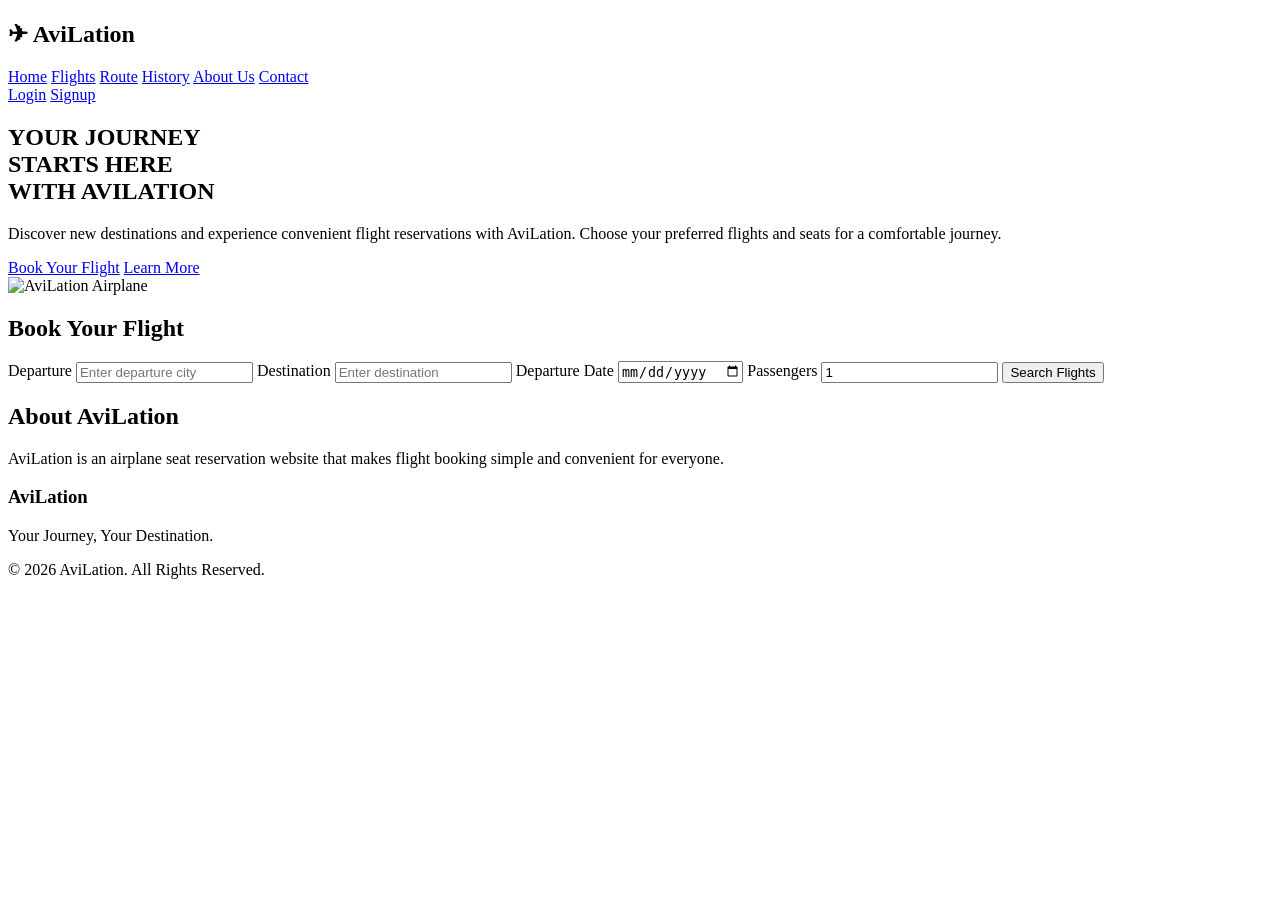
==== index.html @ 681c923e "Add files via upload" ====
<!DOCTYPE html>
<html lang="en">
<head>
    <meta charset="UTF-8">
    <meta name="viewport" content="width=device-width, initial-scale=1.0">
    <title>AviLation - Flight Reservation</title>
</head>

<body>

    <!-- TOP NAVIGATION BAR -->
    <header class="header">

        <!-- LEFT: LOGO -->
        <div class="logo">
            <h2>✈ AviLation</h2>
        </div>

        <!-- CENTER: NAVIGATION LINKS -->
        <nav class="navigation">
            <a href="#home">Home</a>
            <a href="booking.html">Flights</a>
            <a href="route.html">Route</a>
            <a href="history.html">History</a>
            <a href="#about">About Us</a>
            <a href="#contact">Contact</a>

        </nav>

        <!-- RIGHT: LOGIN BUTTON -->
        <div class="login">
            <a href="login.html">Login</a>
            <a href="signup.html">Signup</a>
            
        </div>

    </header>


    <!-- MAIN HERO SECTION -->
    <main>

        <section class="hero" id="home">

            <!-- LEFT SIDE: HEADING AND DESCRIPTION -->
            <div class="hero-content">

                <h1>
                    YOUR JOURNEY<br>
                    STARTS HERE<br>
                    WITH AVILATION
                </h1>

                <p>
                    Discover new destinations and experience
                    convenient flight reservations with AviLation.
                    Choose your preferred flights and seats
                    for a comfortable journey.
                </p>

                <div class="hero-buttons">
                    <a href="#flights">Book Your Flight</a>
                    <a href="#about">Learn More</a>
                </div>

            </div>


            <!-- RIGHT SIDE: AIRPLANE IMAGE -->
            <div class="hero-image">

                <img src="images/airplane.png"
                     alt="AviLation Airplane">

            </div>

        </section>


        <!-- FLIGHT RESERVATION -->
        <section class="flight-booking" id="flights">

            <h2>Book Your Flight</h2>

            <form>

                <label>Departure</label>
                <input type="text"
                       placeholder="Enter departure city">

                <label>Destination</label>
                <input type="text"
                       placeholder="Enter destination">

                <label>Departure Date</label>
                <input type="date">

                <label>Passengers</label>
                <input type="number" min="1" value="1">

                <button type="submit">Search Flights</button>

            </form>

        </section>


        <!-- ABOUT US -->
        <section id="about">

            <h2>About AviLation</h2>

            <p>
                AviLation is an airplane seat reservation
                website that makes flight booking simple
                and convenient for everyone.
            </p>

        </section>


    </main>


    <!-- FOOTER -->
    <footer id="contact">

        <h3>AviLation</h3>

        <p>Your Journey, Your Destination.</p>

        <p>© 2026 AviLation. All Rights Reserved.</p>

    </footer>

</body>
</html>
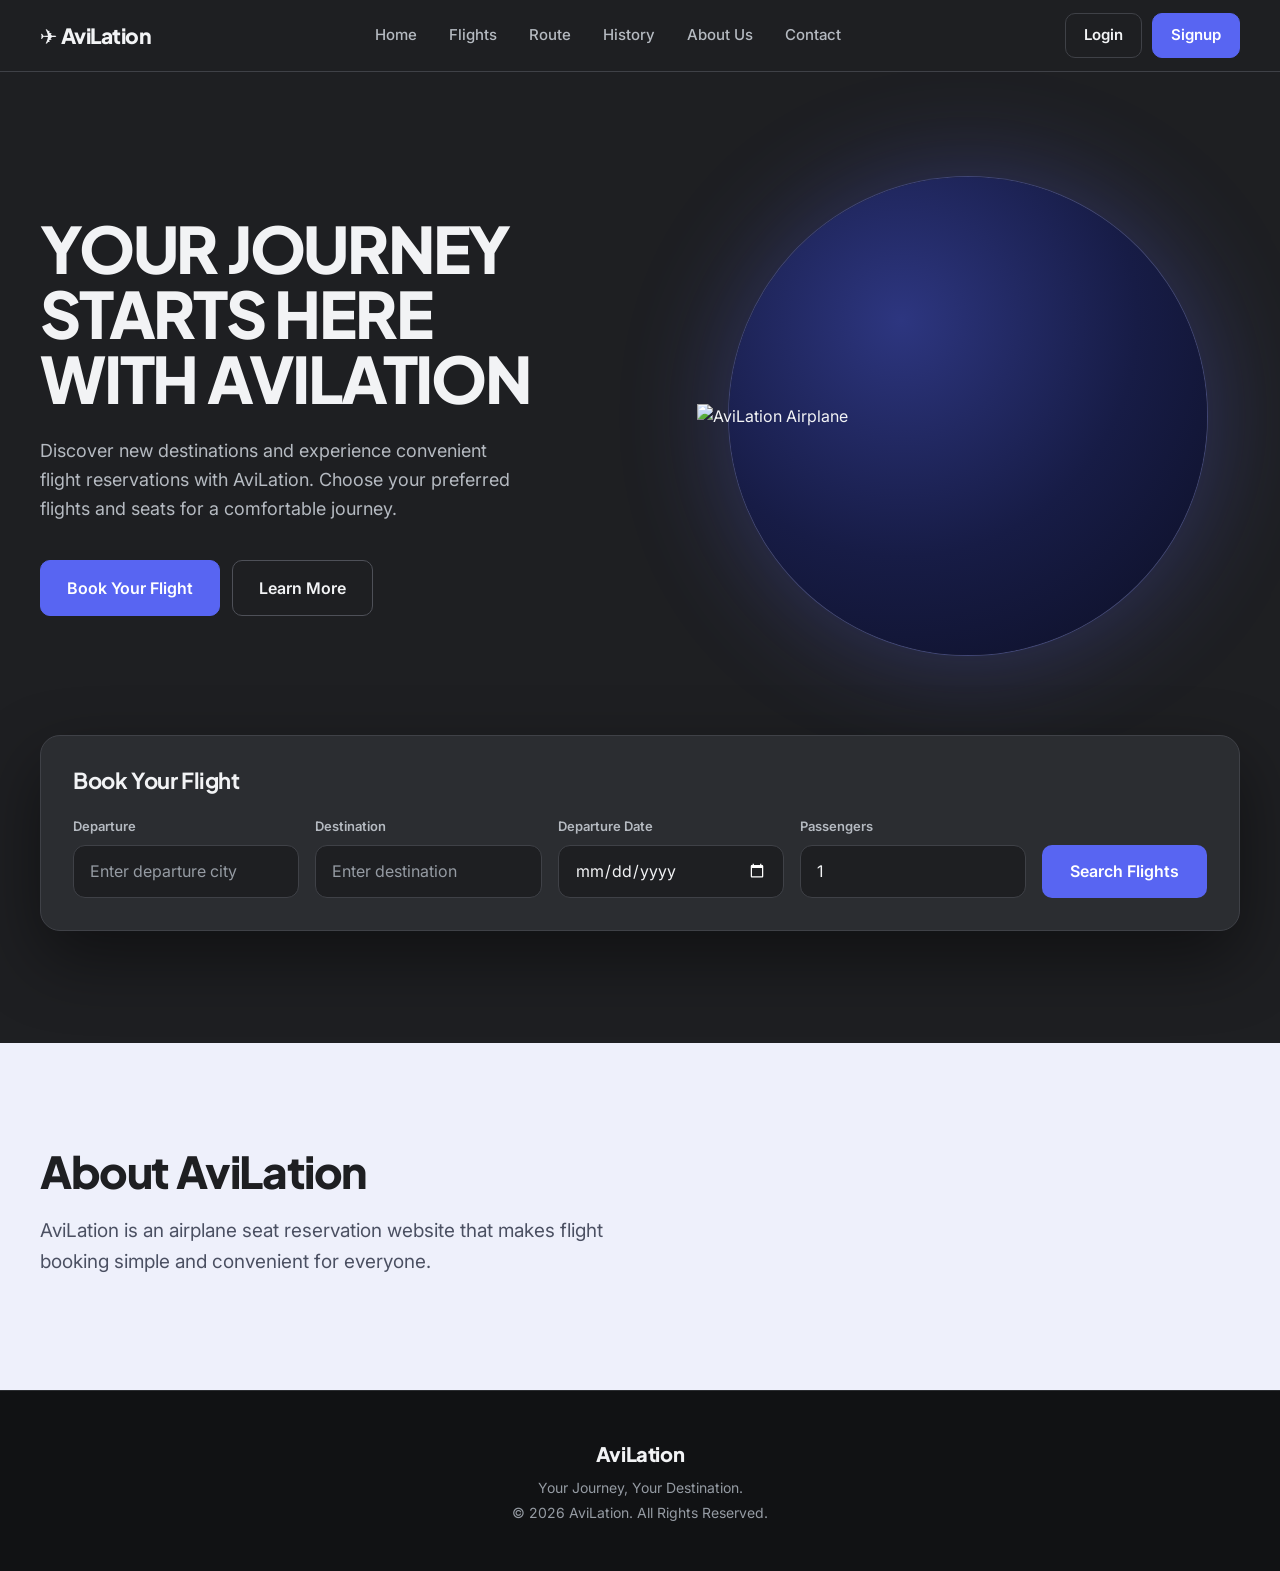
==== commit 6fd4a5e3: "Link stylesheet in index.html Added a link to the external stylesheet for styling." ====
--- a/index.html
+++ b/index.html
@@ -5,6 +5,7 @@
     <meta charset="UTF-8">
     <meta name="viewport" content="width=device-width, initial-scale=1.0">
     <title>AviLation - Flight Reservation</title>
+    <link rel="stylesheet" href="css/style.css">
 </head>
 
 <body>
--- a/css/style.css
+++ b/css/style.css
@@ -0,0 +1,828 @@
+/* ==========================================================================
+   AviLation: shared stylesheet
+   Written against the existing HTML. No HTML was changed; every rule below
+   targets the classes, IDs and elements already in your files.
+
+   Pages covered: index, booking, seats, history, route, login, signup
+   Sections:
+     1  Tokens
+     2  Base
+     3  Header and navigation (.site-header and the index.html .header)
+     4  Buttons
+     5  Forms (login, signup, booking, seats, index search)
+     6  Cards, steps and messages
+     7  index.html  (hero, search panel, about)
+     8  booking.html and seats.html (seat map, legend)
+     9  history.html
+    10 route.html  (destinations, promotion)
+    11 Footer
+    12 Responsive
+   ========================================================================== */
+
+@import url('https://fonts.googleapis.com/css2?family=Inter:wght@400;500;600&family=Plus+Jakarta+Sans:wght@600;700;800&display=swap');
+
+/* 1  TOKENS ---------------------------------------------------------------- */
+:root {
+  --abyss: #111214;
+  --midnight: #1E1F22;
+  --charcoal: #2B2D31;
+  --raised: #313338;
+  --line: #3F4147;
+  --line-strong: #4E5058;
+
+  --blurple: #5865F2;
+  --blurple-deep: #4752C4;
+  --periwinkle: #8995FF;
+  --mint: #57D9A8;
+  --coral: #F2706B;
+
+  --text: #F2F3F5;
+  --muted: #B5BAC1;
+  --dim: #959BA3;
+
+  --frost: #EEF0FB;
+  --frost-line: #D9DDF2;
+  --ink: #1E1F22;
+  --ink-muted: #4B5062;
+
+  --font-display: 'Plus Jakarta Sans', 'Inter', system-ui, sans-serif;
+  --font-body: 'Inter', system-ui, -apple-system, 'Segoe UI', sans-serif;
+
+  --r-sm: 8px;
+  --r-md: 12px;
+  --r-lg: 20px;
+  --r-xl: 28px;
+
+  --gutter: 40px;
+  --page: 1280px;
+}
+
+/* 2  BASE ------------------------------------------------------------------ */
+*, *::before, *::after { box-sizing: border-box; }
+
+html { color-scheme: dark; -webkit-text-size-adjust: 100%; }
+
+body {
+  margin: 0;
+  min-height: 100vh;
+  display: flex;
+  flex-direction: column;
+  background: var(--midnight);
+  color: var(--text);
+  font-family: var(--font-body);
+  font-size: 16px;
+  line-height: 1.5;
+  -webkit-font-smoothing: antialiased;
+}
+
+main { flex: 1 0 auto; width: 100%; }
+
+img { max-width: 100%; }
+
+p { margin: 0; }
+
+h1, h2, h3 {
+  margin: 0;
+  font-family: var(--font-display);
+  color: var(--text);
+  text-wrap: balance;
+}
+
+a { color: var(--periwinkle); text-decoration: none; transition: color .15s ease; }
+a:hover { color: var(--text); }
+
+:focus-visible { outline: 2px solid var(--periwinkle); outline-offset: 2px; }
+
+@media (prefers-reduced-motion: reduce) {
+  *, *::before, *::after { transition: none !important; animation: none !important; }
+}
+
+/* 3  HEADER AND NAVIGATION -------------------------------------------------- */
+.site-header,
+.header {
+  position: sticky;
+  top: 0;
+  z-index: 50;
+  background: var(--midnight);
+  border-bottom: 1px solid var(--line);
+}
+
+.site-header .header-inner {
+  max-width: var(--page);
+  margin: 0 auto;
+  min-height: 72px;
+  padding: 0 var(--gutter);
+  display: flex;
+  align-items: center;
+  justify-content: space-between;
+  gap: 24px;
+}
+
+/* index.html uses .header directly as the flex row */
+.header {
+  min-height: 72px;
+  padding: 0 max(var(--gutter), calc((100% - var(--page)) / 2 + var(--gutter)));
+  display: flex;
+  align-items: center;
+  justify-content: space-between;
+  gap: 24px;
+}
+
+/* Logo: the plane glyph is text, so ask for the text style, not the colour emoji */
+.brand,
+.logo h2 {
+  display: inline-flex;
+  align-items: center;
+  gap: 10px;
+  font-family: var(--font-display);
+  font-weight: 800;
+  font-size: 21px;
+  letter-spacing: -0.5px;
+  color: var(--text);
+  font-variant-emoji: text;
+  white-space: nowrap;
+}
+.brand:hover { color: var(--text); }
+.brand svg { color: var(--periwinkle); flex: none; }
+
+.main-nav,
+.navigation {
+  display: flex;
+  align-items: center;
+  gap: 4px;
+}
+
+.main-nav a,
+.navigation a {
+  padding: 8px 14px;
+  border-radius: var(--r-sm);
+  font-size: 15px;
+  font-weight: 500;
+  color: var(--muted);
+}
+.main-nav a:hover,
+.navigation a:hover { color: var(--text); background: var(--charcoal); }
+.main-nav a.active { color: var(--text); background: var(--charcoal); }
+
+/* Account actions: first is quiet, last is the call to action */
+.account-links,
+.login {
+  display: flex;
+  align-items: center;
+  gap: 10px;
+}
+.account-links a,
+.login a {
+  padding: 10px 18px;
+  border-radius: 10px;
+  font-size: 15px;
+  font-weight: 600;
+  color: var(--text);
+  border: 1px solid var(--line);
+}
+.account-links a:hover,
+.login a:hover { background: var(--charcoal); border-color: var(--line-strong); }
+.account-links a:last-child,
+.login a:last-child { background: var(--blurple); border-color: var(--blurple); color: #fff; }
+.account-links a:last-child:hover,
+.login a:last-child:hover { background: var(--blurple-deep); border-color: var(--blurple-deep); }
+
+.user-chip {
+  display: inline-flex;
+  align-items: center;
+  gap: 8px;
+  padding: 8px 16px;
+  border-radius: 999px;
+  background: var(--charcoal);
+  border: 1px solid var(--line);
+  font-size: 14px;
+  font-weight: 500;
+  color: var(--text);
+  white-space: nowrap;
+}
+.user-chip::before {
+  content: "";
+  width: 8px;
+  height: 8px;
+  border-radius: 50%;
+  background: var(--mint);
+}
+
+/* 4  BUTTONS --------------------------------------------------------------- */
+.btn,
+button[type="submit"] {
+  display: inline-flex;
+  align-items: center;
+  justify-content: center;
+  gap: 10px;
+  padding: 14px 26px;
+  border: 0;
+  border-radius: 10px;
+  background: var(--blurple);
+  color: #fff;
+  font-family: var(--font-body);
+  font-size: 16px;
+  font-weight: 600;
+  line-height: 1.2;
+  cursor: pointer;
+  transition: background .15s ease, transform .1s ease;
+}
+.btn:hover,
+button[type="submit"]:hover { background: var(--blurple-deep); color: #fff; }
+.btn:active,
+button[type="submit"]:active { transform: translateY(1px); }
+.btn:disabled,
+button[type="submit"]:disabled {
+  background: var(--line);
+  color: var(--dim);
+  cursor: not-allowed;
+  transform: none;
+}
+
+/* 5  FORMS ----------------------------------------------------------------- */
+label {
+  display: block;
+  font-size: 13px;
+  font-weight: 600;
+  color: var(--muted);
+}
+
+input:not([type="checkbox"]):not([type="radio"]),
+select {
+  width: 100%;
+  padding: 14px 16px;
+  background: var(--midnight);
+  border: 1px solid var(--line);
+  border-radius: var(--r-md);
+  color: var(--text);
+  font-family: var(--font-body);
+  font-size: 16px;
+  line-height: 1.3;
+  min-height: 50px;
+  transition: border-color .15s ease, box-shadow .15s ease;
+}
+input::placeholder { color: var(--dim); }
+input:not([type="checkbox"]):not([type="radio"]):hover,
+select:hover { border-color: var(--line-strong); }
+input:not([type="checkbox"]):not([type="radio"]):focus,
+select:focus {
+  outline: none;
+  border-color: var(--blurple);
+  box-shadow: 0 0 0 3px rgba(88, 101, 242, .35);
+}
+input[readonly] { background: #232428; color: var(--muted); cursor: default; }
+input[readonly]:focus { border-color: var(--line); box-shadow: none; }
+
+select {
+  appearance: none;
+  padding-right: 42px;
+  cursor: pointer;
+  background-image: url("data:image/svg+xml,%3Csvg xmlns='http://www.w3.org/2000/svg' width='16' height='16' viewBox='0 0 24 24' fill='none' stroke='%23B5BAC1' stroke-width='2' stroke-linecap='round' stroke-linejoin='round'%3E%3Cpath d='m6 9 6 6 6-6'/%3E%3C/svg%3E");
+  background-repeat: no-repeat;
+  background-position: right 14px center;
+}
+
+.form-group { display: flex; flex-direction: column; gap: 8px; min-width: 0; }
+
+.form-row {
+  display: grid;
+  grid-template-columns: repeat(auto-fit, minmax(200px, 1fr));
+  gap: 16px;
+  margin-bottom: 18px;
+}
+
+/* Login and signup stack their groups */
+#loginForm,
+#signupForm { display: grid; gap: 18px; }
+
+/* 6  CARDS, STEPS, MESSAGES ------------------------------------------------- */
+.view {
+  display: flex;
+  justify-content: center;
+  padding: 72px 24px 96px;
+}
+
+.card {
+  width: 100%;
+  max-width: 460px;
+  padding: 40px;
+  background: var(--charcoal);
+  border: 1px solid var(--line);
+  border-radius: var(--r-lg);
+}
+.card h2 { font-size: 30px; font-weight: 800; letter-spacing: -1px; line-height: 1.15; }
+.card .sub { margin: 10px 0 28px; color: var(--muted); font-size: 16px; }
+.card form .btn,
+.card form button[type="submit"] { width: 100%; margin-top: 6px; }
+.card > p:last-child {
+  margin-top: 24px;
+  text-align: center;
+  font-size: 15px;
+  color: var(--muted);
+}
+.card > p:last-child a { font-weight: 600; margin-left: 4px; }
+
+.card.wide { max-width: 960px; }
+main > .card.wide { margin: 0 auto 96px; }
+
+.steps {
+  display: flex;
+  flex-wrap: wrap;
+  align-items: center;
+  justify-content: center;
+  gap: 14px;
+  max-width: 960px;
+  margin: 48px auto 32px;
+  padding: 0 24px;
+}
+.step {
+  display: flex;
+  align-items: center;
+  gap: 10px;
+  font-size: 14px;
+  font-weight: 500;
+  color: var(--dim);
+}
+.step + .step::before {
+  content: "";
+  width: 64px;
+  height: 2px;
+  margin-right: 6px;
+  background: var(--line);
+}
+.step.done + .step::before { background: var(--mint); }
+.step .num {
+  width: 30px;
+  height: 30px;
+  border-radius: 50%;
+  display: inline-flex;
+  align-items: center;
+  justify-content: center;
+  background: var(--charcoal);
+  border: 1px solid var(--line-strong);
+  font-size: 13px;
+  font-weight: 600;
+  color: var(--muted);
+}
+.step.done { color: var(--text); }
+.step.done .num { background: rgba(87, 217, 168, .14); border-color: var(--mint); color: var(--mint); }
+.step.active { color: var(--text); font-weight: 600; }
+.step.active .num { background: var(--blurple); border-color: var(--blurple); color: #fff; }
+
+.sub { color: var(--muted); }
+
+.msg { margin-top: 16px; padding: 12px 16px; border-radius: var(--r-md); font-size: 14px; line-height: 1.45; }
+.msg:empty { display: none; }
+.msg.error,
+.msg.err { background: rgba(242, 112, 107, .12); border: 1px solid rgba(242, 112, 107, .5); color: #FFB3AF; }
+.msg.success,
+.msg.ok { background: rgba(87, 217, 168, .12); border: 1px solid rgba(87, 217, 168, .5); color: var(--mint); }
+
+/* 7  INDEX.HTML ------------------------------------------------------------- */
+.hero {
+  display: grid;
+  grid-template-columns: minmax(0, 1.05fr) minmax(0, .95fr);
+  align-items: center;
+  gap: 56px;
+  min-height: 660px;
+  padding: 72px max(var(--gutter), calc((100% - var(--page)) / 2 + var(--gutter))) 112px;
+}
+
+.hero-content h1 {
+  font-size: clamp(40px, 5vw, 68px);
+  font-weight: 800;
+  line-height: 1.02;
+  letter-spacing: -0.035em;
+}
+.hero-content p {
+  max-width: 470px;
+  margin-top: 26px;
+  font-size: 18px;
+  line-height: 1.6;
+  color: var(--muted);
+}
+
+.hero-buttons { display: flex; flex-wrap: wrap; gap: 12px; margin-top: 36px; }
+.hero-buttons a {
+  display: inline-flex;
+  align-items: center;
+  padding: 15px 26px;
+  border-radius: 10px;
+  font-size: 16px;
+  font-weight: 600;
+  border: 1px solid var(--line-strong);
+  color: var(--text);
+}
+.hero-buttons a:hover { background: var(--charcoal); }
+.hero-buttons a:first-child { background: var(--blurple); border-color: var(--blurple); color: #fff; }
+.hero-buttons a:first-child:hover { background: var(--blurple-deep); border-color: var(--blurple-deep); }
+
+/* The image sits in front of a globe-coloured disc, so a plane picture reads as "flying over the Earth" */
+.hero-image {
+  position: relative;
+  display: flex;
+  align-items: center;
+  justify-content: center;
+  width: 100%;
+  max-width: 560px;
+  aspect-ratio: 1;
+  margin-left: auto;
+}
+.hero-image::before {
+  content: "";
+  position: absolute;
+  inset: 6%;
+  border-radius: 50%;
+  background: radial-gradient(circle at 36% 30%, #2D3680 0%, #171C46 52%, #0C0E22 100%);
+  box-shadow: 0 0 0 1px rgba(137, 149, 255, .28), 0 0 110px rgba(88, 101, 242, .32);
+}
+.hero-image img {
+  position: relative;
+  display: block;
+  width: 100%;
+  height: auto;
+  max-height: 100%;
+  object-fit: contain;
+}
+
+/* Search panel floats over the bottom edge of the hero */
+.flight-booking {
+  position: relative;
+  z-index: 2;
+  width: calc(100% - 2 * var(--gutter));
+  max-width: 1200px;
+  margin: -64px auto 0;
+  padding: 28px 32px 32px;
+  background: var(--charcoal);
+  border: 1px solid var(--line);
+  border-radius: var(--r-lg);
+  box-shadow: 0 28px 70px rgba(0, 0, 0, .45);
+}
+.flight-booking h2 { font-size: 22px; font-weight: 700; letter-spacing: -0.4px; margin-bottom: 20px; }
+.flight-booking form {
+  display: grid;
+  grid-template-columns: repeat(4, minmax(0, 1fr)) auto;
+  grid-template-rows: auto auto;
+  grid-auto-flow: column;
+  column-gap: 16px;
+  row-gap: 8px;
+}
+.flight-booking form button[type="submit"] {
+  grid-column: 5;
+  grid-row: 2;
+  padding: 15px 28px;
+  white-space: nowrap;
+}
+
+#about {
+  margin-top: 112px;
+  padding: 104px max(var(--gutter), calc((100% - 1200px) / 2)) 112px;
+  background: var(--frost);
+  color: var(--ink);
+}
+#about h2 {
+  color: var(--ink);
+  font-size: clamp(32px, 3.6vw, 44px);
+  font-weight: 800;
+  letter-spacing: -1.4px;
+  line-height: 1.1;
+}
+#about p {
+  max-width: 600px;
+  margin-top: 20px;
+  font-size: 19px;
+  line-height: 1.65;
+  color: var(--ink-muted);
+}
+
+/* 8  BOOKING.HTML AND SEATS.HTML -------------------------------------------- */
+.flight-summary {
+  display: flex;
+  flex-wrap: wrap;
+  gap: 10px 28px;
+  margin-bottom: 28px;
+  padding: 16px 20px;
+  background: var(--midnight);
+  border: 1px solid var(--line);
+  border-radius: var(--r-md);
+  font-size: 15px;
+  color: var(--muted);
+}
+.flight-summary strong,
+.flight-summary b { color: var(--text); font-weight: 600; }
+
+/* Fuselage: rounded nose, flat tail */
+.plane {
+  max-width: 440px;
+  margin: 0 auto 28px;
+  padding: 0 40px 40px;
+  background: var(--midnight);
+  border: 1px solid var(--line);
+  border-radius: 200px 200px 40px 40px;
+}
+.cockpit {
+  padding: 40px 0 20px;
+  margin-bottom: 22px;
+  text-align: center;
+  font-size: 12px;
+  font-weight: 600;
+  letter-spacing: 2.4px;
+  color: var(--dim);
+  border-bottom: 1px dashed var(--line);
+}
+
+#planeBody { display: flex; flex-direction: column; gap: 10px; }
+
+/* Row and seat classes are generated by js/seats.js; these cover the usual names */
+#planeBody :is(.row, .seat-row) {
+  display: flex;
+  align-items: center;
+  justify-content: center;
+  gap: 8px;
+}
+#planeBody :is(.row-label, .row-number, .row-num) {
+  width: 28px;
+  text-align: center;
+  font-size: 12px;
+  color: var(--dim);
+}
+#planeBody :is(.aisle, .gap, .spacer) { width: 22px; flex: none; }
+
+#planeBody .seat,
+.box {
+  display: inline-flex;
+  align-items: center;
+  justify-content: center;
+  border: 1.5px solid var(--line-strong);
+  background: var(--charcoal);
+  color: var(--muted);
+}
+#planeBody .seat {
+  width: 40px;
+  height: 44px;
+  padding: 0;
+  border-radius: 12px 12px 7px 7px;
+  font-family: var(--font-body);
+  font-size: 11px;
+  font-weight: 600;
+  cursor: pointer;
+  transition: border-color .15s ease, background .15s ease, color .15s ease;
+}
+#planeBody .seat:not(.taken):not(.selected):not(:disabled):hover { border-color: var(--periwinkle); background: var(--raised); color: var(--text); }
+#planeBody .seat.taken,
+#planeBody .seat:disabled {
+  background: #26272B;
+  border-color: #313338;
+  color: #5A5D66;
+  cursor: not-allowed;
+}
+#planeBody .seat.selected { background: var(--blurple); border-color: var(--blurple); color: #fff; }
+
+.legend {
+  display: flex;
+  flex-wrap: wrap;
+  justify-content: center;
+  gap: 12px 28px;
+  margin-bottom: 32px;
+}
+.legend-item { display: flex; align-items: center; gap: 8px; font-size: 14px; color: var(--muted); }
+.box { width: 20px; height: 20px; border-radius: 6px 6px 4px 4px; }
+.box.available { background: var(--charcoal); border-color: var(--line-strong); }
+.box.taken { background: #26272B; border-color: #313338; }
+.box.selected { background: var(--blurple); border-color: var(--blurple); }
+
+#reserveForm { padding-top: 28px; border-top: 1px solid var(--line); }
+#reserveForm .btn { width: 100%; }
+
+/* 9  HISTORY.HTML ----------------------------------------------------------- */
+.history-section {
+  max-width: 960px;
+  margin: 0 auto;
+  padding: 72px 24px 112px;
+}
+.history-section h2 { font-size: clamp(32px, 3.6vw, 44px); font-weight: 800; letter-spacing: -1.4px; line-height: 1.1; }
+.history-section .sub { margin: 14px 0 40px; max-width: 520px; font-size: 17px; line-height: 1.6; }
+
+#bookingHistory { display: grid; gap: 16px; }
+
+.empty-history {
+  padding: 72px 32px;
+  text-align: center;
+  background: var(--charcoal);
+  border: 1.5px dashed var(--line-strong);
+  border-radius: var(--r-lg);
+}
+.empty-history h3 { font-size: 24px; font-weight: 700; letter-spacing: -0.5px; }
+.empty-history p { max-width: 420px; margin: 12px auto 28px; color: var(--muted); line-height: 1.6; }
+
+/* Cards that js/history.js adds once bookings exist */
+#bookingHistory > .booking-card {
+  padding: 26px 28px;
+  background: var(--charcoal);
+  border: 1px solid var(--line);
+  border-radius: var(--r-lg);
+}
+.booking-card-head { display: flex; align-items: center; justify-content: space-between; gap: 12px; }
+.booking-ref { font-size: 13px; font-weight: 600; letter-spacing: .6px; color: var(--periwinkle); }
+.booking-status {
+  padding: 4px 12px;
+  border-radius: 999px;
+  background: rgba(87, 217, 168, .14);
+  border: 1px solid rgba(87, 217, 168, .45);
+  font-size: 12px;
+  font-weight: 600;
+  color: var(--mint);
+}
+.booking-route { display: flex; align-items: center; gap: 16px; margin-top: 18px; }
+.booking-code {
+  font-family: var(--font-display);
+  font-size: 34px;
+  font-weight: 800;
+  letter-spacing: -1px;
+  line-height: 1;
+  color: var(--text);
+}
+.booking-line { flex: 1; max-width: 220px; height: 2px; background: var(--line-strong); position: relative; }
+.booking-line::after {
+  content: "";
+  position: absolute;
+  right: 0;
+  top: -4px;
+  width: 8px;
+  height: 8px;
+  border-top: 2px solid var(--line-strong);
+  border-right: 2px solid var(--line-strong);
+  transform: rotate(45deg);
+}
+.booking-places { margin-top: 8px; font-size: 14px; color: var(--muted); white-space: pre; overflow: hidden; text-overflow: ellipsis; }
+.booking-meta {
+  display: grid;
+  grid-template-columns: repeat(auto-fit, minmax(150px, 1fr));
+  gap: 16px 24px;
+  margin-top: 22px;
+  padding-top: 20px;
+  border-top: 1px solid var(--line);
+}
+.booking-detail { display: flex; flex-direction: column; gap: 2px; min-width: 0; }
+.booking-label { font-size: 12px; color: var(--dim); }
+.booking-value { font-size: 15px; font-weight: 600; color: var(--text); overflow-wrap: anywhere; }
+.booking-actions { margin-top: 22px; display: flex; justify-content: flex-end; }
+.booking-cancel {
+  padding: 9px 16px;
+  background: transparent;
+  border: 1px solid var(--line-strong);
+  border-radius: 10px;
+  color: var(--muted);
+  font-family: var(--font-body);
+  font-size: 14px;
+  font-weight: 600;
+  cursor: pointer;
+  transition: border-color .15s ease, color .15s ease;
+}
+.booking-cancel:hover,
+.booking-cancel[data-confirm="yes"] { border-color: var(--coral); color: #FFB3AF; }
+
+/* 10 ROUTE.HTML ------------------------------------------------------------- */
+.destination-section {
+  padding: 72px 0 80px;
+  background: var(--frost);
+  color: var(--ink);
+}
+.destination-container {
+  max-width: var(--page);
+  margin: 0 auto;
+  padding: 0 var(--gutter);
+  display: grid;
+  grid-template-columns: repeat(4, minmax(0, 1fr));
+  gap: 24px;
+  align-items: stretch;
+}
+.destination-column {
+  overflow: hidden;
+  padding-bottom: 16px;
+  background: #fff;
+  border: 1px solid var(--frost-line);
+  border-radius: var(--r-lg);
+}
+.destination-column img {
+  display: block;
+  width: 100%;
+  height: 200px;
+  object-fit: cover;
+  background: var(--frost-line);
+  color: var(--ink-muted);
+  font-size: 13px;
+}
+.destination-column h3 {
+  padding: 22px 24px 10px;
+  color: var(--ink);
+  font-size: 22px;
+  font-weight: 700;
+  letter-spacing: -0.6px;
+  line-height: 1.2;
+}
+.destination-column ul { list-style: none; margin: 0; padding: 0 12px; }
+.destination-column li a {
+  display: flex;
+  align-items: center;
+  justify-content: space-between;
+  padding: 10px 12px;
+  border-radius: 10px;
+  font-size: 15px;
+  font-weight: 500;
+  color: var(--ink-muted);
+}
+.destination-column li a::after {
+  content: "";
+  width: 7px;
+  height: 7px;
+  border-top: 1.5px solid currentColor;
+  border-right: 1.5px solid currentColor;
+  transform: rotate(45deg);
+  opacity: .55;
+}
+.destination-column li a:hover { background: var(--frost); color: var(--blurple-deep); }
+.destination-column li a:hover::after { opacity: 1; }
+
+.promotion-section {
+  width: calc(100% - 2 * var(--gutter));
+  max-width: 1200px;
+  margin: 64px auto 112px;
+  padding: 88px 72px;
+  background: var(--blurple);
+  border-radius: var(--r-xl);
+  color: #fff;
+}
+.promotion-content { max-width: 620px; }
+.promotion-content h1 {
+  color: #fff;
+  font-size: clamp(34px, 4vw, 52px);
+  font-weight: 800;
+  line-height: 1.06;
+  letter-spacing: -0.035em;
+}
+.promotion-content h2 {
+  margin-top: 22px;
+  color: #E3E6FF;
+  font-family: var(--font-body);
+  font-size: 18px;
+  font-weight: 600;
+  letter-spacing: 0;
+}
+.promotion-content p { margin-top: 12px; max-width: 520px; font-size: 17px; line-height: 1.65; color: #fff; }
+.promotion-content .btn { margin-top: 32px; background: #fff; color: #2F3A9E; }
+.promotion-content .btn:hover { background: var(--frost); color: #2F3A9E; }
+
+/* 11 FOOTER ----------------------------------------------------------------- */
+footer,
+.site-footer {
+  flex: none;
+  padding: 48px var(--gutter);
+  background: var(--abyss);
+  border-top: 1px solid var(--charcoal);
+  text-align: center;
+  font-size: 14px;
+  color: var(--dim);
+}
+footer h3,
+.site-footer h3 { margin-bottom: 8px; font-size: 20px; font-weight: 800; letter-spacing: -0.4px; }
+footer p + p,
+.site-footer p + p { margin-top: 4px; }
+
+/* 12 RESPONSIVE ------------------------------------------------------------- */
+@media (max-width: 1040px) {
+  .destination-container { grid-template-columns: repeat(2, minmax(0, 1fr)); }
+  .hero { grid-template-columns: 1fr; min-height: 0; padding-bottom: 120px; }
+  .hero-image { margin: 0 auto; max-width: 440px; }
+  .flight-booking form {
+    grid-template-columns: repeat(2, minmax(0, 1fr));
+    grid-template-rows: none;
+    grid-auto-flow: row;
+  }
+  .flight-booking form button[type="submit"] { grid-column: 1 / -1; grid-row: auto; margin-top: 8px; }
+}
+
+@media (max-width: 820px) {
+  .site-header .header-inner,
+  .header { flex-wrap: wrap; padding-top: 12px; padding-bottom: 12px; gap: 10px 16px; }
+  .main-nav,
+  .navigation { order: 3; width: 100%; overflow-x: auto; padding-bottom: 2px; }
+  .main-nav a,
+  .navigation a { white-space: nowrap; }
+}
+
+@media (max-width: 640px) {
+  :root { --gutter: 20px; }
+  .card { padding: 28px 22px; }
+  .view { padding: 40px 16px 64px; }
+  .step + .step::before { width: 28px; }
+  .destination-container { grid-template-columns: 1fr; }
+  .promotion-section { padding: 56px 28px; }
+  .flight-booking { padding: 22px 20px 24px; }
+  .flight-booking form { grid-template-columns: 1fr; }
+  .plane { padding: 0 20px 28px; }
+  #planeBody .seat { width: 34px; height: 38px; }
+  #planeBody :is(.row, .seat-row) { gap: 6px; }
+  .account-links a,
+  .login a { padding: 9px 14px; }
+}
